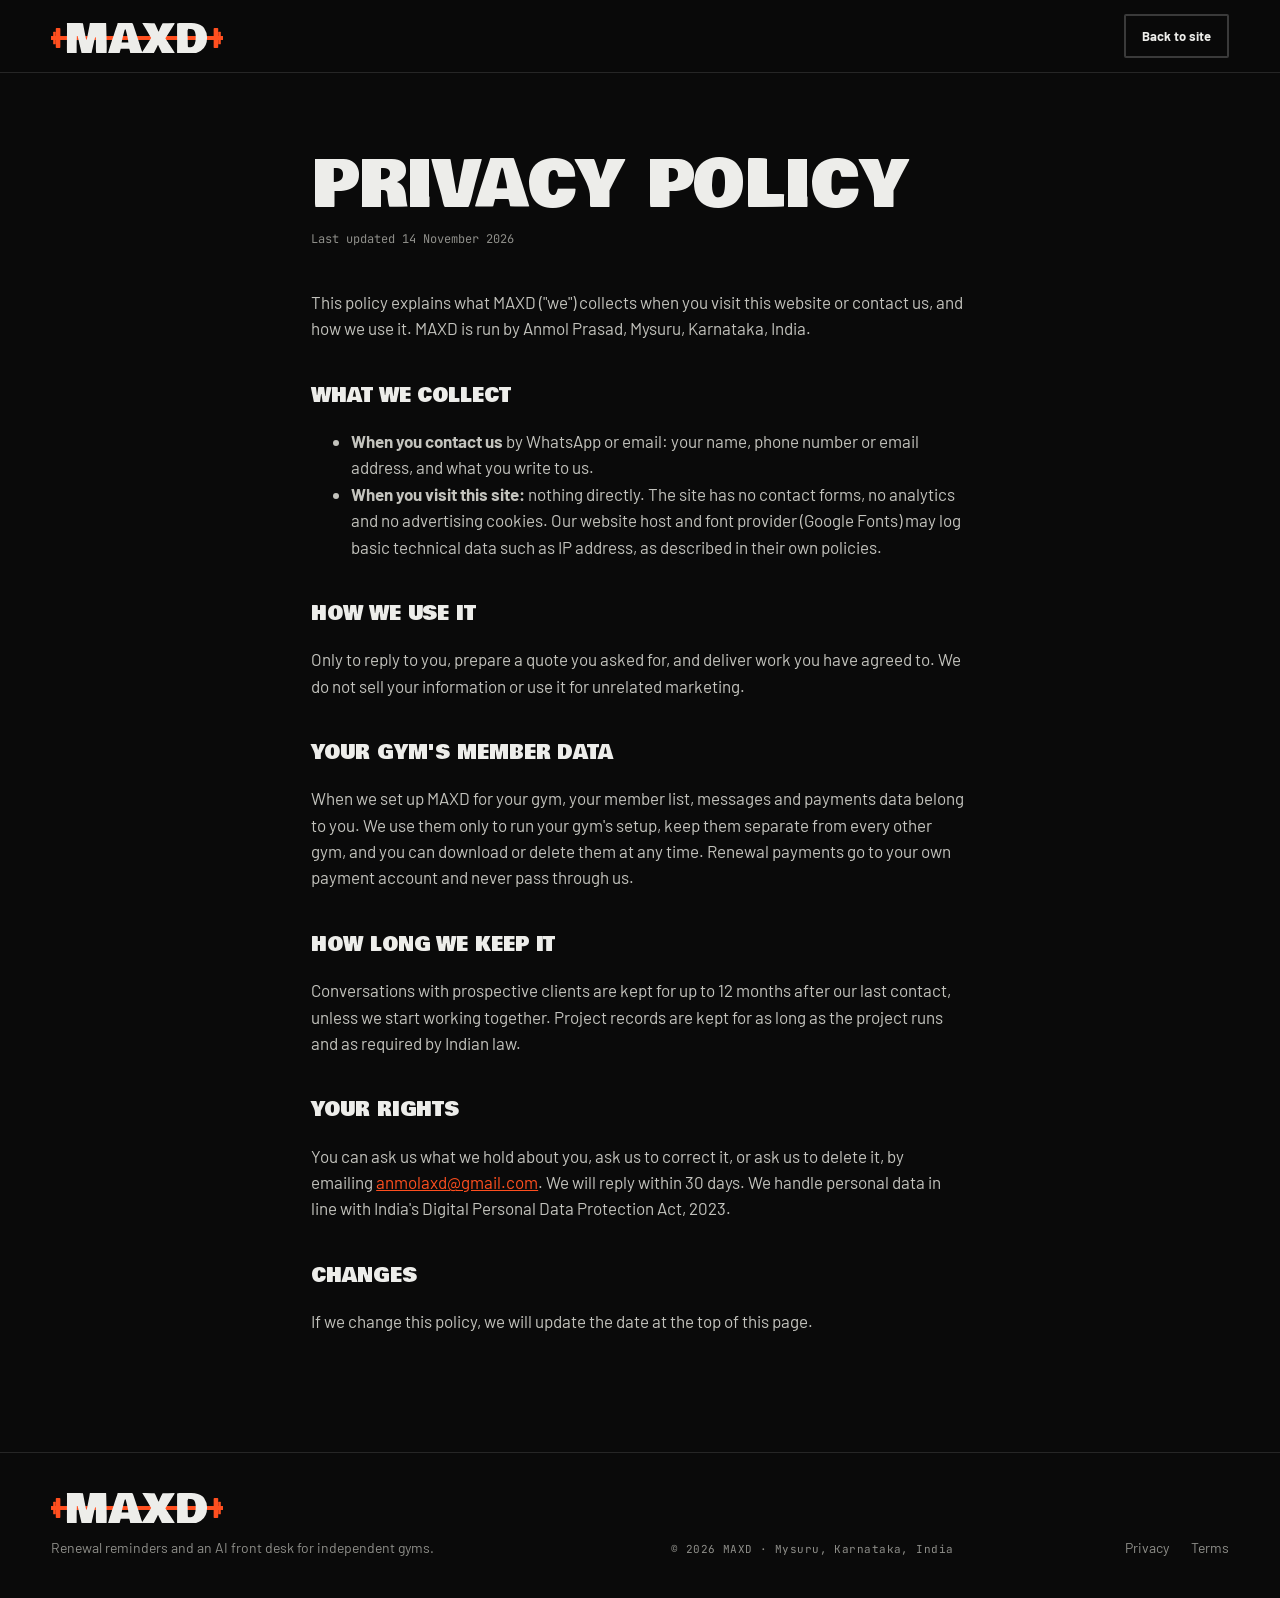
==== privacy.html @ 7f36f351 "Remove Studio AXD and 'no gyms yet' copy; drop Who we are section Co-Authored-By: Claude Opus 5.5 <n" ====
<!doctype html>
<html lang="en">
<head>
<meta charset="utf-8">
<meta name="viewport" content="width=device-width, initial-scale=1">
<title>Privacy Policy | MAXD</title>
<link rel="icon" href="brand/favicon-32.png" type="image/png" sizes="32x32">
<link rel="apple-touch-icon" href="brand/apple-touch-icon.png">
<meta property="og:image" content="https://anmolaxd.github.io/maxd/brand/og.png">
<meta property="og:image:width" content="1200">
<meta property="og:image:height" content="630">
<meta name="twitter:card" content="summary_large_image">
<link rel="preconnect" href="https://fonts.googleapis.com">
<link rel="preconnect" href="https://fonts.gstatic.com" crossorigin>
<link href="https://fonts.googleapis.com/css2?family=Bowlby+One&family=Barlow:ital,wght@0,400;0,500;0,600;0,700;1,400&family=JetBrains+Mono:wght@400;500&display=swap" rel="stylesheet">
<link rel="stylesheet" href="styles.css?v=5">
</head>
<body>
<header class="nav">
  <a class="brand" href="index.html" aria-label="MAXD home"><img class="logo" src="brand/logo-dark.svg" alt="MAXD" width="172" height="30"></a>
  <a class="btn btn-sm btn-line" href="index.html">Back to site</a>
</header>
<main class="legal">
  <h1>Privacy Policy</h1>
  <p class="updated">Last updated 14 November 2026</p>

  <p>This policy explains what MAXD ("we") collects when you visit this website or contact us, and how we use it. MAXD is run by Anmol Prasad, Mysuru, Karnataka, India.</p>

  <h2>What we collect</h2>
  <ul>
    <li><strong>When you contact us</strong> by WhatsApp or email: your name, phone number or email address, and what you write to us.</li>
    <li><strong>When you visit this site:</strong> nothing directly. The site has no contact forms, no analytics and no advertising cookies. Our website host and font provider (Google Fonts) may log basic technical data such as IP address, as described in their own policies.</li>
  </ul>

  <h2>How we use it</h2>
  <p>Only to reply to you, prepare a quote you asked for, and deliver work you have agreed to. We do not sell your information or use it for unrelated marketing.</p>

  <h2>Your gym's member data</h2>
  <p>When we set up MAXD for your gym, your member list, messages and payments data belong to you. We use them only to run your gym's setup, keep them separate from every other gym, and you can download or delete them at any time. Renewal payments go to your own payment account and never pass through us.</p>

  <h2>How long we keep it</h2>
  <p>Conversations with prospective clients are kept for up to 12 months after our last contact, unless we start working together. Project records are kept for as long as the project runs and as required by Indian law.</p>

  <h2>Your rights</h2>
  <p>You can ask us what we hold about you, ask us to correct it, or ask us to delete it, by emailing <a href="mailto:anmolaxd@gmail.com">anmolaxd@gmail.com</a>. We will reply within 30 days. We handle personal data in line with India's Digital Personal Data Protection Act, 2023.</p>

  <h2>Changes</h2>
  <p>If we change this policy, we will update the date at the top of this page.</p>
</main>
<footer class="footer">
  <div class="f-brand"><img class="logo" src="brand/logo-dark.svg" alt="MAXD" width="172" height="30"><p>Renewal reminders and an AI front desk for independent gyms.</p></div>
  <p class="mono-note">© 2026 MAXD · Mysuru, Karnataka, India</p>
  <nav aria-label="Legal"><a href="privacy.html">Privacy</a><a href="terms.html">Terms</a></nav>
</footer>
</body>
</html>
---- styles.css ----
﻿/* MAXD: "Scoreboard" design. Dark, condensed, data-led. */
:root {
  --bg: #0a0a0a;
  --surface: #131313;
  --surface-2: #1b1b1b;
  --line: #262626;
  --text: #ededea;
  --muted: #8f8f8a;
  --accent: #ff4f1f;   /* brand orange, from the logo */
  --win: #c6f432;      /* used only for "renewed" / success states */
  --display: "Bowlby One", Impact, sans-serif;
  --body: "Barlow", system-ui, sans-serif;
  --mono: "JetBrains Mono", ui-monospace, monospace;
  --g: clamp(16px, 4vw, 56px);
  --max: 1320px;
}
*, *::before, *::after { box-sizing: border-box; }
html { scroll-behavior: smooth; -webkit-text-size-adjust: 100%; }
@media (prefers-reduced-motion: reduce) { html { scroll-behavior: auto; } }
body { margin: 0; background: var(--bg); color: var(--text); font-family: var(--body); font-size: 17px; line-height: 1.55; -webkit-font-smoothing: antialiased; overflow-x: hidden; }
a { color: inherit; }
img, svg { display: block; }
:focus-visible { outline: 2px solid var(--accent); outline-offset: 3px; }
.skip { position: absolute; left: -999px; top: 8px; background: var(--accent); color: #0a0a0a; padding: 8px 12px; z-index: 100; }
.skip:focus { left: 8px; }
section, .strip, .footer { padding-left: var(--g); padding-right: var(--g); }
section > * { max-width: var(--max); margin-left: auto; margin-right: auto; }

/* ---------- type ---------- */
/* fat old-school gym display face for headings and big numbers */
h1, h2, h3, .tabs button, .tc-count, .d-grid b, .log-row .n, .rule-list b { font-family: var(--display); }
.tc-count small { font-family: var(--body); }
.display, .display-md { font-family: var(--display); font-stretch: 82%; font-weight: 800; letter-spacing: -.012em; line-height: 1.02; margin: 0; text-wrap: balance; }
.display { font-size: clamp(44px, 7.6vw, 120px); }
.display-md { font-size: clamp(36px, 5.2vw, 76px); max-width: 1000px; margin-left: 0; }
.hl { color: var(--accent); }
.mono-label { font-family: var(--mono); font-size: 12px; letter-spacing: .08em; text-transform: uppercase; color: var(--muted); margin: 0 0 20px; display: flex; align-items: center; gap: 10px; }
.mono-note { font-family: var(--mono); font-size: 11px; color: var(--muted); letter-spacing: .04em; }
.lede { font-size: clamp(18px, 1.6vw, 21px); color: #c9c9c4; max-width: 540px; margin: 28px 0 0; }
.sub { color: #b4b4ae; max-width: 600px; margin: 24px 0 0; font-size: 18px; }
.dot-unused { width: 8px; height: 8px; background: var(--win); display: inline-block; animation: blink 2s steps(2) infinite; }
@keyframes blink { 50% { opacity: .25; } }
.i { width: 18px; height: 18px; fill: none; stroke: currentColor; stroke-width: 2.2; stroke-linecap: square; }

/* ---------- logo (shared with brand files) ---------- */
.logo { display: block; height: 30px; width: auto; }  /* brand/logo-dark.svg, built by brand/maxd/logo-gen.py */

/* ---------- buttons: square, heavy ---------- */
.btn { display: inline-flex; align-items: center; gap: 12px; background: var(--accent); color: #0a0a0a; font-weight: 700; letter-spacing: 0; text-decoration: none; padding: 17px 24px; border: 2px solid var(--accent); border-radius: 2px; font-size: 16px; transition: background .2s, color .2s; }
.btn:hover { background: transparent; color: var(--accent); }
.btn-line { background: transparent; color: var(--text); border-color: #3a3a3a; }
.btn-line:hover { border-color: var(--text); color: var(--text); }
.btn-sm { padding: 10px 16px; font-size: 13px; }
.cta-row { display: flex; flex-wrap: wrap; gap: 14px; margin-top: 36px; }
.text-link { display: inline-flex; gap: 8px; align-items: center; color: var(--accent); font-weight: 600; text-decoration: none; border-bottom: 2px solid currentColor; padding-bottom: 2px; margin-top: 8px; }

/* ---------- nav ---------- */
.nav { position: sticky; top: 0; z-index: 50; display: flex; align-items: center; justify-content: space-between; gap: 24px; padding: 14px var(--g); background: rgba(10,10,10,.82); backdrop-filter: blur(10px); border-bottom: 1px solid var(--line); }
.brand { text-decoration: none; padding-top: 4px; }
.nav nav { display: flex; gap: 28px; }
.nav nav a { font-size: 15px; color: var(--muted); text-decoration: none; }
.nav nav a:hover { color: var(--text); }
@media (max-width: 860px) { .nav nav { display: none; } }

/* ---------- hero ---------- */
.hero { position: relative; display: grid; grid-template-columns: 1.25fr .9fr; gap: clamp(32px, 5vw, 80px); align-items: center; padding-top: clamp(40px, 5vw, 72px); padding-bottom: clamp(56px, 8vw, 110px); max-width: calc(var(--max) + 2 * var(--g)); margin: 0 auto; isolation: isolate; }
/* scoreboard grid, fading out behind the headline so text stays clean */
.hero::before { content: ""; position: absolute; inset: 0; z-index: -1; background-image: linear-gradient(var(--line) 1px, transparent 1px), linear-gradient(90deg, var(--line) 1px, transparent 1px); background-size: 88px 88px; -webkit-mask-image: linear-gradient(100deg, transparent 35%, #000 75%); mask-image: linear-gradient(100deg, transparent 35%, #000 75%); }
.hero > * { margin: 0; max-width: none; }
.hero .display { font-size: clamp(44px, 5.1vw, 80px); }
@media (max-width: 960px) { .hero { grid-template-columns: 1fr; } }

.timeline-card { background: var(--surface); border: 1px solid var(--line); border-top: 3px solid var(--accent); padding: 26px; }
.tc-head { display: flex; justify-content: space-between; align-items: flex-start; gap: 16px; }
.tc-head .mono-label { margin-bottom: 6px; }
.tc-count { font-stretch: 62%; font-weight: 850; font-size: 72px; line-height: 1; margin: 0; font-variant-numeric: tabular-nums; }
.tc-count small { font-size: 18px; font-stretch: 100%; font-weight: 500; color: var(--muted); text-transform: none; }
.stamp { font-family: var(--mono); font-size: 12px; text-transform: uppercase; letter-spacing: .08em; color: #0a0a0a; background: var(--win); padding: 6px 10px; transform: rotate(-4deg) scale(.6); opacity: 0; transition: transform .35s cubic-bezier(.2,1.6,.4,1), opacity .2s; }
.timeline-card.done .stamp { opacity: 1; transform: rotate(-4deg) scale(1); }
.tc-meter { height: 6px; background: var(--surface-2); margin: 20px 0 22px; }
.tc-meter span { display: block; height: 100%; width: 0; background: var(--accent); transition: width .9s ease; }
.timeline-card.done .tc-meter span { background: var(--win); }
.tc-events { list-style: none; margin: 0; padding: 0; display: grid; gap: 2px; }
.tc-events li { display: grid; grid-template-columns: 18px 76px 1fr; gap: 12px; align-items: center; padding: 11px 12px; background: var(--surface-2); color: var(--muted); font-size: 15px; transition: color .3s, background .3s; }
.tc-events b { font-family: var(--mono); font-weight: 500; font-size: 12px; text-transform: uppercase; letter-spacing: .06em; }
.tick { width: 12px; height: 12px; border: 2px solid #444; transition: background .3s, border-color .3s; }
.tc-events li.on { color: var(--text); }
.tc-events li.on .tick { background: var(--accent); border-color: var(--accent); }
.tc-events li.win.on { background: rgba(198,244,50,.1); }
.tc-events li.win.on .tick { background: var(--win); border-color: var(--win); }
.timeline-card .mono-note { margin: 14px 0 0; }

/* ---------- strip ---------- */
.strip { margin: 0; text-align: center; padding-top: 22px; padding-bottom: 22px; border-top: 1px solid var(--line); border-bottom: 1px solid var(--line); font-size: 15px; color: var(--muted); }

/* ---------- sections ---------- */
.leak, .kit, .log, .faq { padding-top: clamp(80px, 11vw, 150px); padding-bottom: clamp(40px, 5vw, 60px); }
.sec-head { margin-bottom: clamp(40px, 6vw, 72px); }

/* lifecycle track */
.track { position: relative; display: grid; grid-template-columns: repeat(5, 1fr); gap: 0; border-top: 1px solid var(--line); }
.track-line { position: absolute; left: 0; right: 0; top: -2px; height: 3px; }
.track-line span { display: block; height: 100%; width: 0; background: linear-gradient(90deg, var(--accent), var(--accent) 80%, #6b6b66); transition: width 2.2s cubic-bezier(.3,.7,.2,1); }
.track.in .track-line span { width: 100%; }
.stage-col { position: relative; padding: 34px 22px 0 0; }
.stage-col + .stage-col { padding-left: 22px; border-left: 1px solid var(--line); }
.node { position: absolute; top: -8px; left: 0; width: 14px; height: 14px; background: var(--bg); border: 3px solid #444; transition: border-color .3s, background .3s; }
.stage-col + .stage-col .node { left: -7px; }
.track.in .node { border-color: var(--accent); background: var(--accent); }
.stage-col h3 { font-stretch: 78%; font-weight: 800; font-size: 28px; line-height: 1; margin: 0 0 14px; }
.risk { color: var(--muted); font-size: 15px; min-height: 72px; margin: 0 0 18px; }
.fix { margin: 0; background: var(--surface); border-left: 3px solid var(--accent); padding: 14px 16px; font-size: 15px; }
.fix b { display: block; font-family: var(--mono); font-weight: 500; font-size: 11px; text-transform: uppercase; letter-spacing: .08em; color: var(--accent); margin-bottom: 4px; }
@media (max-width: 960px) {
  .track { grid-template-columns: 1fr; border-top: 0; border-left: 1px solid var(--line); margin-left: 7px; }
  .track-line { left: -2px; right: auto; top: 0; bottom: 0; width: 3px; height: auto; }
  .track-line span { width: 100% !important; height: 0; transition: height 2.2s cubic-bezier(.3,.7,.2,1); }
  .track.in .track-line span { height: 100%; }
  .stage-col, .stage-col + .stage-col { padding: 0 0 36px 28px; border-left: 0; }
  .node, .stage-col + .stage-col .node { left: -8px; top: 6px; }
  .risk { min-height: 0; }
}

/* tabs */
.tabs { display: grid; grid-template-columns: repeat(4, 1fr); border: 1px solid var(--line); }
.tabs button { appearance: none; background: transparent; color: var(--muted); border: 0; border-right: 1px solid var(--line); padding: 20px 22px; text-align: left; font: inherit; font-weight: 700; font-size: clamp(16px, 1.4vw, 19px); cursor: pointer; display: flex; flex-direction: column; gap: 6px; position: relative; }
.tabs button:last-child { border-right: 0; }
.tabs button span { font-family: var(--mono); font-size: 11px; font-weight: 500; letter-spacing: .08em; font-stretch: 100%; }
.tabs button:hover { color: var(--text); }
.tabs button[aria-selected="true"] { color: #0a0a0a; background: var(--accent); }
@media (max-width: 760px) { .tabs { grid-template-columns: 1fr 1fr; } .tabs button:nth-child(2) { border-right: 0; } .tabs button:nth-child(-n+2) { border-bottom: 1px solid var(--line); } }
.panel { display: grid; grid-template-columns: 1fr 1fr; gap: clamp(28px, 5vw, 72px); border: 1px solid var(--line); border-top: 0; padding: clamp(24px, 4vw, 56px); background: var(--surface); }
.panel[hidden] { display: none; }
.panel h3 { font-stretch: 78%; font-weight: 800; font-size: clamp(30px, 3vw, 42px); line-height: 1.05; margin: 0 0 18px; }
.panel-copy p { color: #c3c3bd; margin: 0 0 22px; }
.specs { list-style: none; padding: 0; margin: 0 0 18px; border-top: 1px solid var(--line); }
.specs li { padding: 12px 0 12px 28px; border-bottom: 1px solid var(--line); position: relative; font-size: 15px; }
.specs li::before { content: ""; position: absolute; left: 0; top: 19px; width: 12px; height: 3px; background: var(--accent); }
@media (max-width: 860px) { .panel { grid-template-columns: 1fr; } }
.panel.enter .mock { animation: rise .5s cubic-bezier(.2,.8,.2,1); }
@keyframes rise { from { opacity: 0; transform: translateY(16px); } }

/* mocks (illustrations, aria-hidden) */
.mock { position: relative; align-self: center; background: #0d0d0d; border: 1px solid var(--line); padding: 20px; min-height: 340px; }
.mock::after { content: "Illustration · sample data"; position: absolute; right: 10px; bottom: -24px; font-family: var(--mono); font-size: 10px; color: var(--muted); letter-spacing: .04em; }
.m-top { margin: 0 0 18px; font-weight: 700; display: flex; justify-content: space-between; align-items: baseline; border-bottom: 1px solid var(--line); padding-bottom: 12px; }
.m-top small { font-family: var(--mono); font-weight: 400; font-size: 11px; color: var(--muted); }
.m-bubble { background: #1f2c22; color: #e6efe7; padding: 12px 14px 22px; max-width: 82%; margin: 0 0 10px auto; position: relative; font-size: 15px; border-radius: 2px; }
.m-bubble.m-in { background: var(--surface-2); color: var(--text); margin-left: 0; margin-right: auto; }
.m-bubble time { position: absolute; right: 10px; bottom: 5px; font-family: var(--mono); font-size: 10px; color: #8fa391; }
.m-btn { display: block; margin-top: 10px; padding: 9px; text-align: center; border: 1px solid #3c5a43; font-weight: 600; color: var(--win); }
.m-sys { text-align: center; font-family: var(--mono); font-size: 11px; color: var(--win); margin: 18px 0 0; letter-spacing: .03em; }
.s-bar { display: flex; gap: 6px; align-items: center; margin: -8px -8px 18px; padding-bottom: 12px; border-bottom: 1px solid var(--line); }
.s-bar i { width: 9px; height: 9px; background: #333; }
.s-bar span { margin-left: 10px; font-family: var(--mono); font-size: 11px; color: var(--muted); }
.s-hero { display: grid; grid-template-columns: 1.2fr 1fr; gap: 18px; align-items: end; }
.s-h { font-stretch: 78%; font-weight: 800; font-size: 32px; line-height: 1; margin: 0; }
.s-form { display: grid; gap: 6px; }
.s-form span { border: 1px solid #333; padding: 9px 10px; font-size: 12px; color: var(--muted); }
.s-form .s-go { background: var(--accent); border-color: var(--accent); color: #0a0a0a; font-weight: 700; text-align: center; }
.s-plans { display: grid; grid-template-columns: repeat(3, 1fr); gap: 8px; margin-top: 22px; }
.s-plans span { border: 1px solid var(--line); height: 92px; padding: 10px; font-size: 13px; }
.s-plans .pop { border-color: var(--accent); }
.d-grid { display: grid; grid-template-columns: 1fr 1fr; gap: 8px; }
.d-grid div { background: var(--surface-2); padding: 14px; }
.d-grid small { display: block; font-family: var(--mono); font-size: 10px; text-transform: uppercase; letter-spacing: .06em; color: var(--muted); }
.d-grid b { font-stretch: 62%; font-weight: 850; font-size: 44px; line-height: 1.1; }
.d-grid .ok { color: var(--win); } .d-grid .warn { color: var(--accent); }
.d-bars { display: flex; align-items: flex-end; gap: 8px; height: 90px; margin-top: 14px; border-bottom: 1px solid var(--line); }
.d-bars span { flex: 1; height: var(--h); background: #2a2a2a; }
.d-bars span:last-child { background: var(--accent); }

/* programme log */
.log-table { border-top: 2px solid var(--text); }
.log-row { display: grid; grid-template-columns: 90px 1fr 180px; gap: 24px; padding: 24px 0; border-bottom: 1px solid var(--line); align-items: baseline; }
.log-h { font-family: var(--mono); font-size: 11px; text-transform: uppercase; letter-spacing: .08em; color: var(--muted); padding: 12px 0; }
.log-row .n { font-stretch: 62%; font-weight: 850; font-size: 48px; line-height: 1; color: var(--accent); }
.log-row b { font-weight: 700; }
.log-row .eff { font-family: var(--mono); font-size: 13px; color: var(--muted); text-align: right; }
@media (max-width: 700px) { .log-row { grid-template-columns: 56px 1fr; } .log-row .eff { grid-column: 2; text-align: left; } .log-h span:last-child { display: none; } .log-row .n { font-size: 36px; } }

/* house rules: the orange sign */
.rules { background: var(--accent); color: #0a0a0a; padding-top: clamp(72px, 10vw, 130px); padding-bottom: clamp(72px, 10vw, 130px); margin-top: clamp(60px, 9vw, 120px); }
.rules .mono-label { color: rgba(10,10,10,.65); }
.rule-list { list-style: none; counter-reset: r; padding: 0; margin: clamp(36px, 5vw, 60px) auto 0; display: grid; grid-template-columns: repeat(3, 1fr); border-top: 2px solid #0a0a0a; }
.rule-list li { counter-increment: r; padding: 26px 26px 30px 0; border-bottom: 2px solid #0a0a0a; font-size: 17px; }
.rule-list li:not(:nth-child(3n+1)) { padding-left: 26px; border-left: 2px solid #0a0a0a; }
.rule-list li::before { display: none; content: counter(r, decimal-leading-zero); display: block; font-family: var(--mono); font-size: 12px; margin-bottom: 14px; }
.rule-list b { display: block; font-stretch: 78%; font-weight: 800; font-size: 26px; line-height: 1.1; margin-bottom: 8px; }
@media (max-width: 900px) { .rule-list { grid-template-columns: 1fr 1fr; } .rule-list li:not(:nth-child(3n+1)) { padding-left: 0; border-left: 0; } .rule-list li:nth-child(even) { padding-left: 22px; border-left: 2px solid #0a0a0a; } }
@media (max-width: 560px) { .rule-list { grid-template-columns: 1fr; } .rule-list li:nth-child(even) { padding-left: 0; border-left: 0; } }

/* FAQ */
.qa { border-top: 1px solid var(--line); }
.qa details { border-bottom: 1px solid var(--line); }
.qa summary { list-style: none; cursor: pointer; padding: 24px 48px 24px 0; font-size: clamp(19px, 2vw, 24px); font-weight: 600; position: relative; }
.qa summary::-webkit-details-marker { display: none; }
.qa summary::after { content: ""; position: absolute; right: 6px; top: 50%; width: 16px; height: 16px; margin-top: -8px; background: linear-gradient(var(--accent), var(--accent)) center/100% 3px no-repeat, linear-gradient(var(--accent), var(--accent)) center/3px 100% no-repeat; transition: transform .25s; }
.qa details[open] summary::after { transform: rotate(45deg); }
.qa p { color: #c3c3bd; margin: 0 0 26px; max-width: 760px; }

/* final */
.final { padding-top: clamp(90px, 12vw, 170px); padding-bottom: clamp(90px, 12vw, 160px); border-top: 1px solid var(--line); margin-top: clamp(60px, 8vw, 100px); }
.final .display a { text-decoration: none; }
.final .display a:hover .hl { text-decoration: underline; text-decoration-thickness: 6px; text-underline-offset: 10px; }

/* footer */
.footer { display: grid; grid-template-columns: 1.4fr 1fr auto; gap: 24px 40px; align-items: end; padding-top: 40px; padding-bottom: 40px; border-top: 1px solid var(--line); }
.f-brand p { color: var(--muted); font-size: 14px; max-width: 420px; margin: 14px 0 0; }
.footer nav { display: flex; gap: 22px; }
.footer nav a { font-size: 14px; color: var(--muted); text-decoration: none; }
.footer nav a:hover { color: var(--text); }
.footer .mono-note { margin: 0; }
@media (max-width: 760px) { .footer { grid-template-columns: 1fr; } }

/* scroll reveal (only when JS + motion allowed) */
.js-motion .rv { opacity: 0; transform: translateY(28px); transition: opacity .8s ease, transform .8s cubic-bezier(.2,.8,.2,1); }
.js-motion .rv.in { opacity: 1; transform: none; }

/* legal pages */
.legal { max-width: 760px; margin: 0 auto; padding: 80px var(--g) 100px; }
.legal h1 { font-stretch: 78%; font-weight: 800; font-size: clamp(48px, 7vw, 88px); line-height: .95; margin: 0 0 8px; }
.legal .updated { font-family: var(--mono); font-size: 12px; color: var(--muted); margin-bottom: 40px; }
.legal h2 { font-stretch: 78%; font-weight: 800; font-size: 24px; margin: 40px 0 10px; }
.legal p, .legal li { color: #c3c3bd; }
.legal a { color: var(--accent); }

/* who we are */

/* Bowlby One has one weight and is very wide: no faux bold, smaller sizes */
h1, h2, h3, .display, .display-md, .tc-count, .d-grid b, .log-row .n, .rule-list b { font-weight: 400; font-synthesis: none; letter-spacing: -.005em; }
h1, h2, h3, .display, .display-md, .rule-list b { text-transform: uppercase; }
.display { font-size: clamp(30px, 5.4vw, 84px); line-height: 1.04; }
.hero .display { font-size: clamp(30px, 3.6vw, 56px); }
.display-md { font-size: clamp(26px, 3.6vw, 52px); line-height: 1.05; }
.stage-col h3 { font-size: 19px; line-height: 1.1; }
.panel h3 { font-size: clamp(22px, 2.2vw, 30px); }
.rule-list b { font-size: 18px; line-height: 1.2; }
.tc-count { font-size: 60px; }
.d-grid b { font-size: 32px; }
.log-row .n { font-size: 36px; }
.legal h1 { font-size: clamp(34px, 5vw, 64px); line-height: 1.02; }
.legal h2 { font-size: 19px; }

/* ---------- service demos (main.js plays them; without JS or with reduced motion everything is shown) ---------- */
.js-motion .mock [data-at]:not(.shown):not(.typing) { display: none; }
.js-motion .mock [data-at].shown { animation: pop .35s cubic-bezier(.2,.8,.2,1); }
@keyframes pop { from { opacity: 0; transform: translateY(10px) scale(.97); } }
.m-bubble.typing { font-size: 0; width: 68px; padding: 14px; animation: pop .25s ease; }
.m-bubble.typing > * { display: none; }
.m-bubble.typing::after { content: ""; display: block; height: 8px; background: radial-gradient(circle at 4px 4px, #8fa391 3.5px, transparent 4px) 0 0 / 14px 8px repeat-x; animation: blink .8s steps(2) infinite; }
.m-btn.tap, .s-go.tap { animation: tap .6s ease; }
@keyframes tap { 35% { transform: scale(.93); filter: brightness(1.4); background-color: rgba(198,244,50,.2); } }
.s-form span.typed { color: var(--text); }
.mock-dash.run .d-bars span { animation: grow .9s cubic-bezier(.2,.8,.2,1) both; animation-delay: calc(var(--n) * 90ms); transform-origin: bottom; }
@keyframes grow { from { transform: scaleY(0); } }
.tabs button { position: relative; }
.tabs button.prog::after { content: ""; position: absolute; left: 0; bottom: 0; height: 3px; width: 100%; background: #0a0a0a; opacity: .4; transform-origin: left; animation: prog var(--dur) linear both; }
@keyframes prog { from { transform: scaleX(0); } }
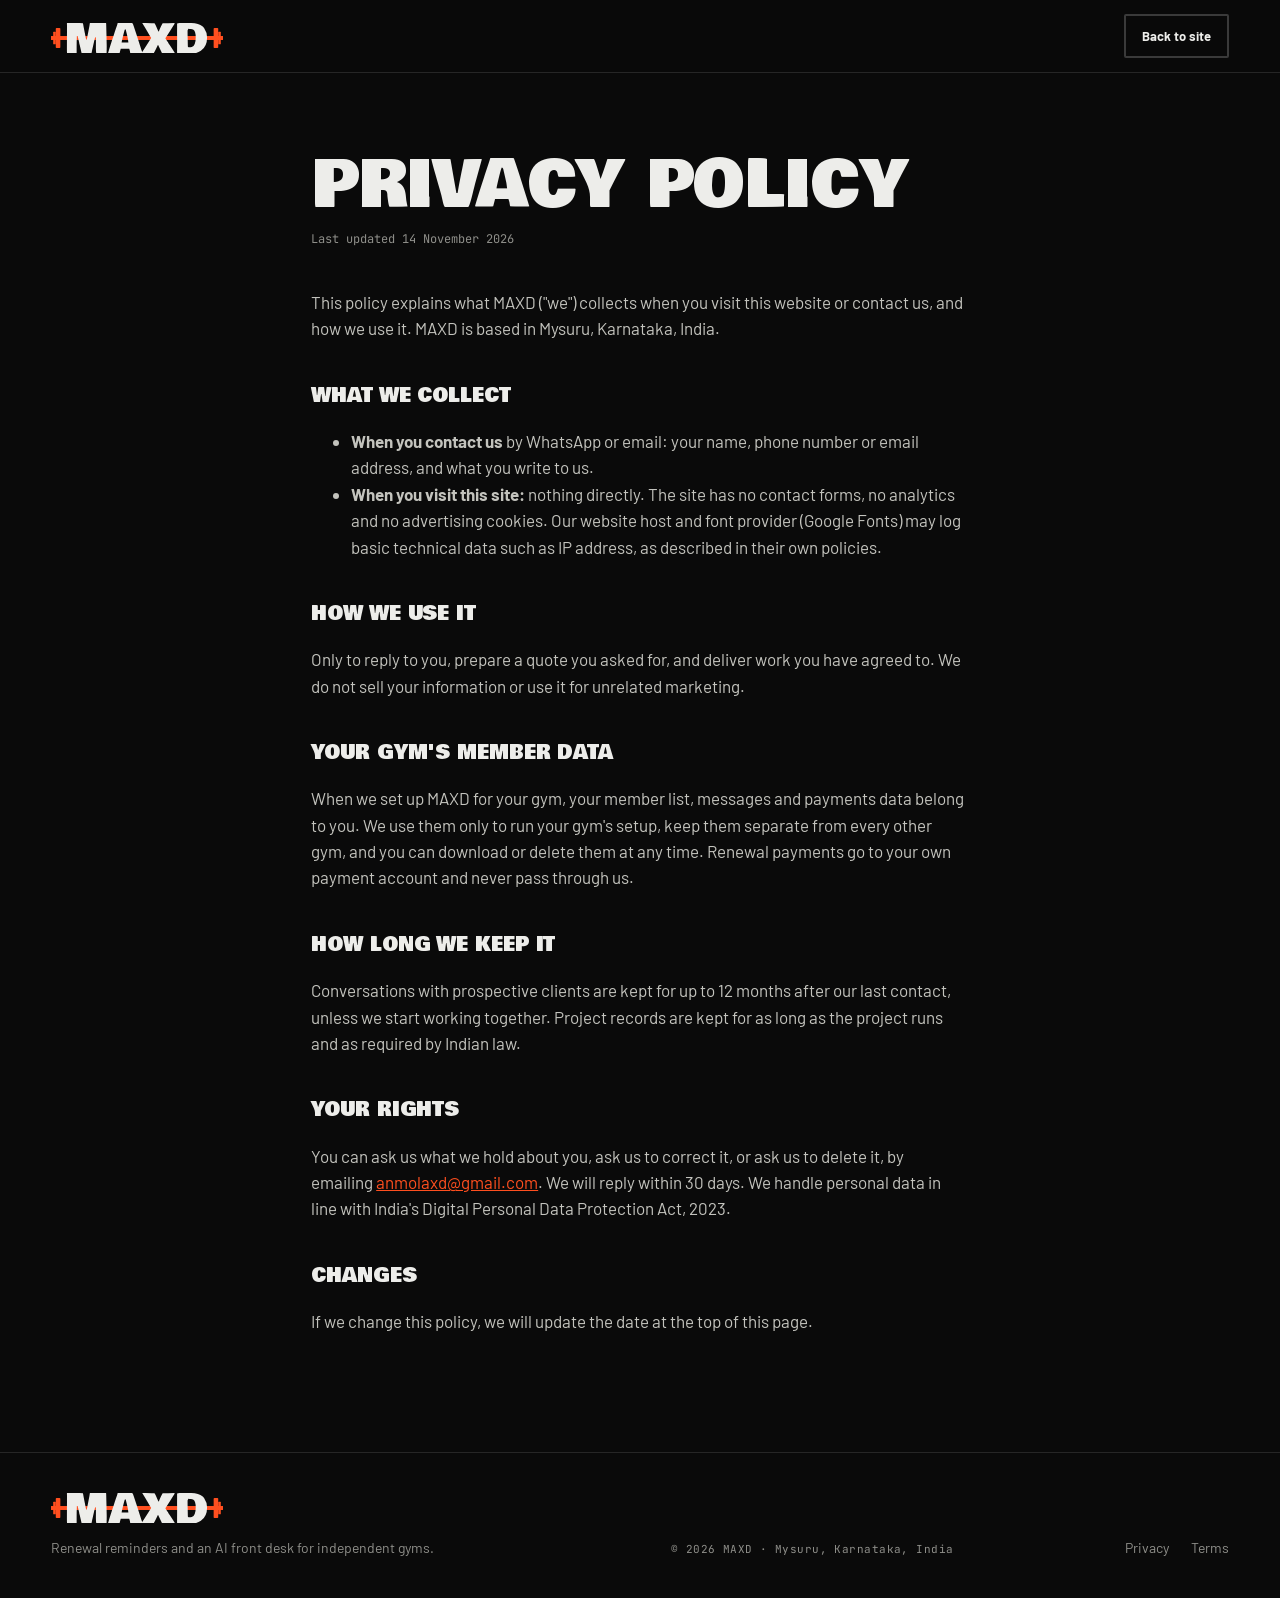
==== commit fac39d60: "Remove owner name from legal pages Co-Authored-By: Claude Opus 5.5 <noreply@anthropic.com>" ====
--- a/privacy.html
+++ b/privacy.html
@@ -24,7 +24,7 @@
   <h1>Privacy Policy</h1>
   <p class="updated">Last updated 14 November 2026</p>
 
-  <p>This policy explains what MAXD ("we") collects when you visit this website or contact us, and how we use it. MAXD is run by Anmol Prasad, Mysuru, Karnataka, India.</p>
+  <p>This policy explains what MAXD ("we") collects when you visit this website or contact us, and how we use it. MAXD is based in Mysuru, Karnataka, India.</p>
 
   <h2>What we collect</h2>
   <ul>
